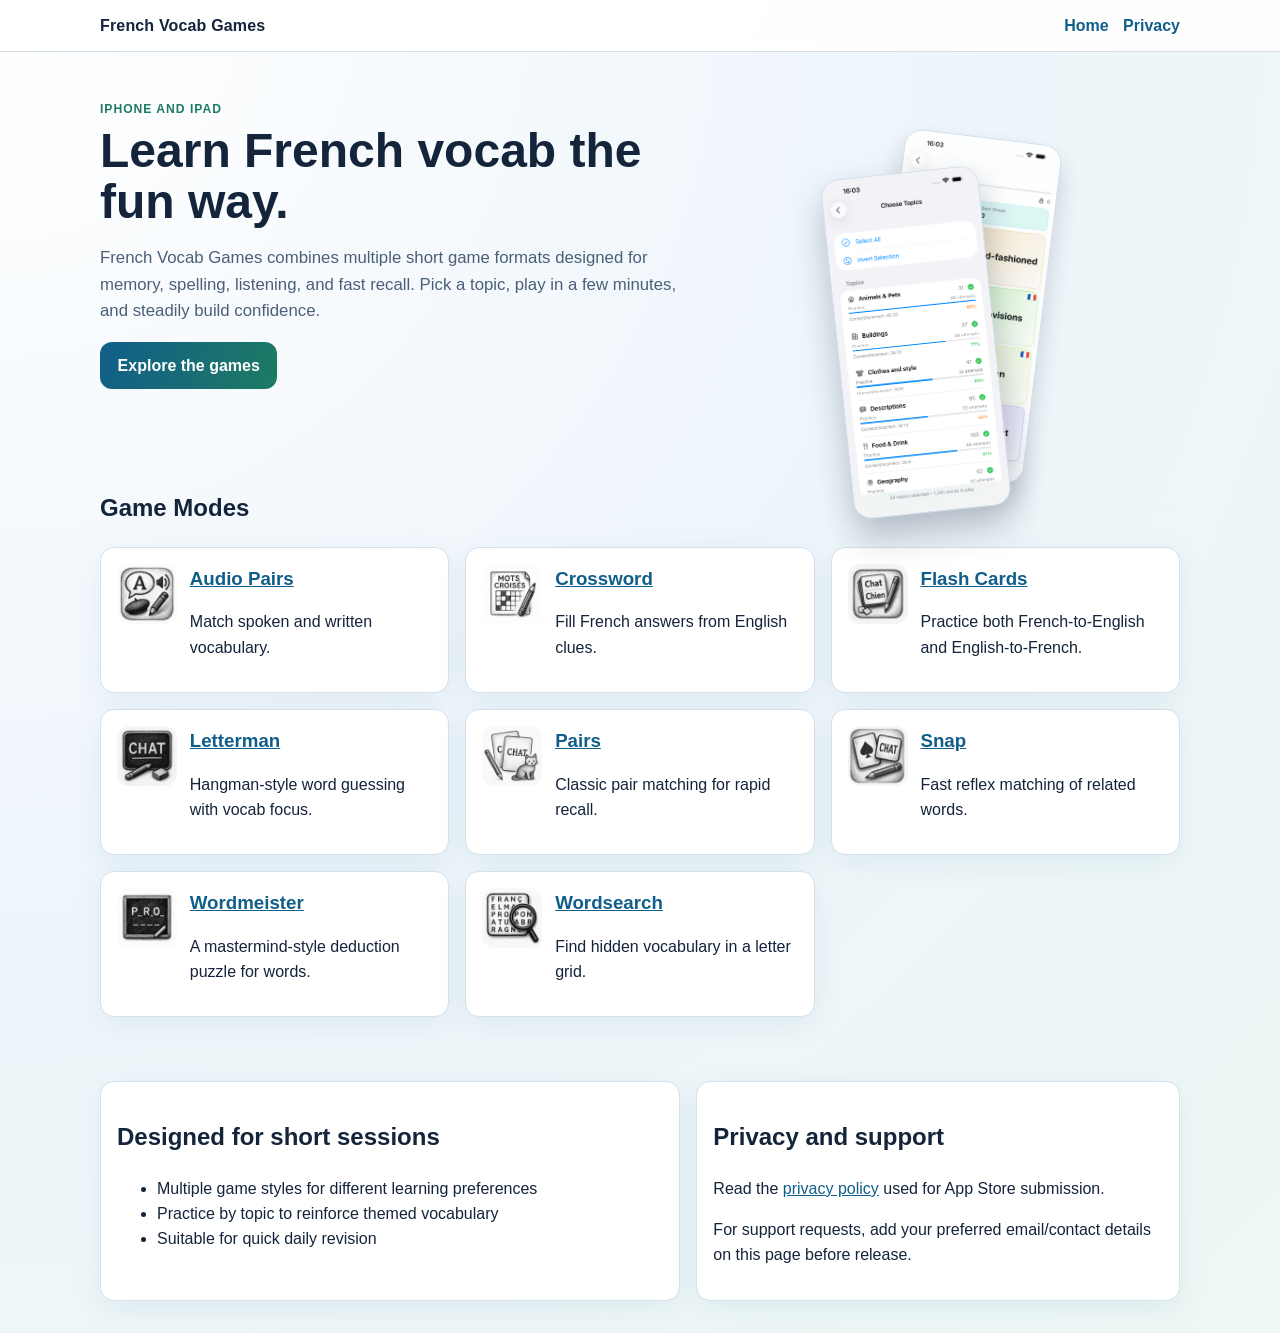
==== index.html @ 9ea143a5 "Initial commit" ====
<!doctype html>
<html lang="en">
<head>
  <meta charset="utf-8">
  <meta name="viewport" content="width=device-width, initial-scale=1">
  <title>French Vocab Games</title>
  <meta name="description" content="French Vocab Games helps learners build French vocabulary through quick game modes including crossword, wordsearch, flash cards, snap, and more.">
  <link rel="stylesheet" href="styles.css">
</head>
<body>
  <header class="site-header">
    <div class="container">
      <a class="brand" href="index.html">French Vocab Games</a>
      <nav class="nav" aria-label="Main navigation">
        <a href="index.html">Home</a>
        <a href="privacy.html">Privacy</a>
      </nav>
    </div>
  </header>

  <main>
    <section class="hero">
      <div class="container grid two-col">
        <div>
          <p class="kicker">iPhone and iPad</p>
          <h1>Learn French vocab the fun way.</h1>
          <p class="lead">French Vocab Games combines multiple short game formats designed for memory, spelling, listening, and fast recall. Pick a topic, play in a few minutes, and steadily build confidence.</p>
          <p><a class="button" href="#games">Explore the games</a></p>
        </div>
        <div class="index-hero-media" aria-label="French Vocab Games screenshots">
          <div class="shot-stack" aria-label="French Vocab Games screenshots">
            <img class="shot shot-back" src="assets/pairs.png" alt="French Vocab Games pairs game screenshot">
            <img class="shot shot-front" src="assets/topics.png" alt="French Vocab Games topic statistics screen">
          </div>
        </div>
      </div>
    </section>

    <section class="section" id="games">
      <div class="container">
        <h2>Game Modes</h2>
        <div class="grid three-col">
          <article class="card game-card"><img class="icon" src="assets/icon-audio-pairs.png" alt="Audio Pairs icon"><div><h3><a href="games/audio-pairs.html">Audio Pairs</a></h3><p>Match spoken and written vocabulary.</p></div></article>
          <article class="card game-card"><img class="icon" src="assets/icon-crossword.png" alt="Crossword icon"><div><h3><a href="games/crossword.html">Crossword</a></h3><p>Fill French answers from English clues.</p></div></article>
          <article class="card game-card"><img class="icon" src="assets/icon-flash-cards.png" alt="Flash Cards icon"><div><h3><a href="games/flash-cards.html">Flash Cards</a></h3><p>Practice both French-to-English and English-to-French.</p></div></article>
          <article class="card game-card"><img class="icon" src="assets/icon-letterman.png" alt="Letterman icon"><div><h3><a href="games/letterman.html">Letterman</a></h3><p>Hangman-style word guessing with vocab focus.</p></div></article>
          <article class="card game-card"><img class="icon" src="assets/icon-pairs.png" alt="Pairs icon"><div><h3><a href="games/pairs.html">Pairs</a></h3><p>Classic pair matching for rapid recall.</p></div></article>
          <article class="card game-card"><img class="icon" src="assets/icon-snap.png" alt="Snap icon"><div><h3><a href="games/snap.html">Snap</a></h3><p>Fast reflex matching of related words.</p></div></article>
          <article class="card game-card"><img class="icon" src="assets/icon-wordmeister.png" alt="Wordmeister icon"><div><h3><a href="games/wordmeister.html">Wordmeister</a></h3><p>A mastermind-style deduction puzzle for words.</p></div></article>
          <article class="card game-card"><img class="icon" src="assets/icon-wordsearch.png" alt="Wordsearch icon"><div><h3><a href="games/wordsearch.html">Wordsearch</a></h3><p>Find hidden vocabulary in a letter grid.</p></div></article>
        </div>
      </div>
    </section>

    <section class="section">
      <div class="container grid two-col">
        <article class="card">
          <h2>Designed for short sessions</h2>
          <ul class="tight">
            <li>Multiple game styles for different learning preferences</li>
            <li>Practice by topic to reinforce themed vocabulary</li>
            <li>Suitable for quick daily revision</li>
          </ul>
        </article>
        <article class="card">
          <h2>Privacy and support</h2>
          <p>Read the <a href="privacy.html">privacy policy</a> used for App Store submission.</p>
          <p>For support requests, add your preferred email/contact details on this page before release.</p>
        </article>
      </div>
    </section>
  </main>
  
  <script>
    document.getElementById('year').textContent = new Date().getFullYear();
  </script>
</body>
</html>
---- styles.css ----
:root {
  --bg: #f4f8fb;
  --ink: #14243a;
  --muted: #4b5f77;
  --panel: #ffffff;
  --line: #d4e0ec;
  --brand: #115e8a;
  --brand-2: #1e7a62;
  --brand-3: #f09a3e;
}

* {
  box-sizing: border-box;
}

html,
body {
  margin: 0;
  padding: 0;
}

body {
  font-family: "Avenir Next", "Segoe UI", Helvetica, Arial, sans-serif;
  color: var(--ink);
  background: radial-gradient(circle at top left, #ffffff 0%, #eef5fb 48%, #edf7f4 100%);
  line-height: 1.58;
}

a {
  color: var(--brand);
}

.container {
  width: min(1080px, 92vw);
  margin: 0 auto;
}

.site-header {
  border-bottom: 1px solid var(--line);
  background: rgba(255, 255, 255, 0.9);
  backdrop-filter: blur(6px);
  position: sticky;
  top: 0;
  z-index: 10;
}

.site-header .container {
  display: flex;
  justify-content: space-between;
  align-items: center;
  gap: 1rem;
  padding: 0.8rem 0;
}

.brand {
  font-weight: 800;
  letter-spacing: 0.01em;
  text-decoration: none;
  color: var(--ink);
}

.nav {
  display: flex;
  gap: 0.9rem;
  flex-wrap: wrap;
}

.nav a {
  text-decoration: none;
  font-weight: 600;
}

.hero {
  padding: 3rem 0 2rem;
}

.hero h1 {
  margin: 0;
  font-size: clamp(2rem, 5vw, 3rem);
  line-height: 1.08;
}

.lead {
  color: var(--muted);
  max-width: 68ch;
  font-size: 1.05rem;
}

.button {
  display: inline-block;
  padding: 0.7rem 1.1rem;
  background: linear-gradient(110deg, var(--brand), var(--brand-2));
  color: #fff;
  text-decoration: none;
  border-radius: 12px;
  font-weight: 700;
}

.button:hover {
  filter: brightness(1.06);
}

.section {
  padding: 2rem 0;
}

.grid {
  display: grid;
  gap: 1rem;
}

.three-col {
  grid-template-columns: repeat(3, 1fr);
}

.two-col {
  grid-template-columns: 1.2fr 1fr;
}

.card {
  background: var(--panel);
  border: 1px solid var(--line);
  border-radius: 14px;
  padding: 1rem;
  box-shadow: 0 8px 30px rgba(17, 94, 138, 0.07);
}

.hero .media-frame {
  display: flex;
  align-items: center;
  justify-content: center;
  min-height: 180px;
}

.game-card {
  display: flex;
  gap: 0.8rem;
  align-items: flex-start;
}

.game-card img.icon {
  width: 60px;
  height: 60px;
  border-radius: 12px;
  flex: 0 0 auto;
}

.game-card h3 {
  margin: 0 0 0.3rem;
}

.shot {
  width: 100%;
  border: 1px solid var(--line);
  border-radius: 16px;
  display: block;
  background: #fff;
}

.index-hero-media {
  display: flex;
  align-items: center;
  justify-content: center;
  min-height: 250px;
}

.shot-stack {
  position: relative;
  width: 230px;
  height: 250px;
}

.shot-stack .shot {
  width: 158px;
  position: absolute;
  border-radius: 18px;
}

.shot-stack .shot-back {
  right: 10px;
  top: 8px;
  transform: rotate(7deg);
  opacity: 0.92;
  box-shadow: 0 14px 26px rgba(20, 36, 58, 0.2);
  z-index: 1;
}

.shot-stack .shot-front {
  left: 14px;
  top: 44px;
  transform: rotate(-6deg);
  box-shadow: 0 18px 34px rgba(20, 36, 58, 0.28);
  z-index: 2;
}

.hero .media-frame .shot {
  width: min(34%, 118px);
  transform: rotate(-6deg);
  border-radius: 20px;
  box-shadow: 0 14px 26px rgba(20, 36, 58, 0.22);
}

.kicker {
  text-transform: uppercase;
  letter-spacing: 0.08em;
  font-size: 0.76rem;
  font-weight: 800;
  color: var(--brand-2);
  margin: 0 0 0.35rem;
}

footer {
  margin-top: 2rem;
  border-top: 1px solid var(--line);
  color: var(--muted);
}

footer .container {
  padding: 1.1rem 0;
}

ul.tight {
  margin-top: 0.45rem;
}

@media (max-width: 900px) {
  .three-col,
  .two-col {
    grid-template-columns: 1fr;
  }

  .hero .media-frame {
    min-height: 0;
  }

  .hero .media-frame .shot {
    width: min(38vw, 140px);
    transform: none;
  }

  .index-hero-media {
    min-height: 0;
  }

  .shot-stack {
    width: auto;
    height: auto;
  }

  .shot-stack .shot {
    position: static;
    width: min(44vw, 150px);
    transform: none;
    margin: 0 auto;
    display: block;
  }

  .shot-stack .shot-back {
    display: none;
  }
}
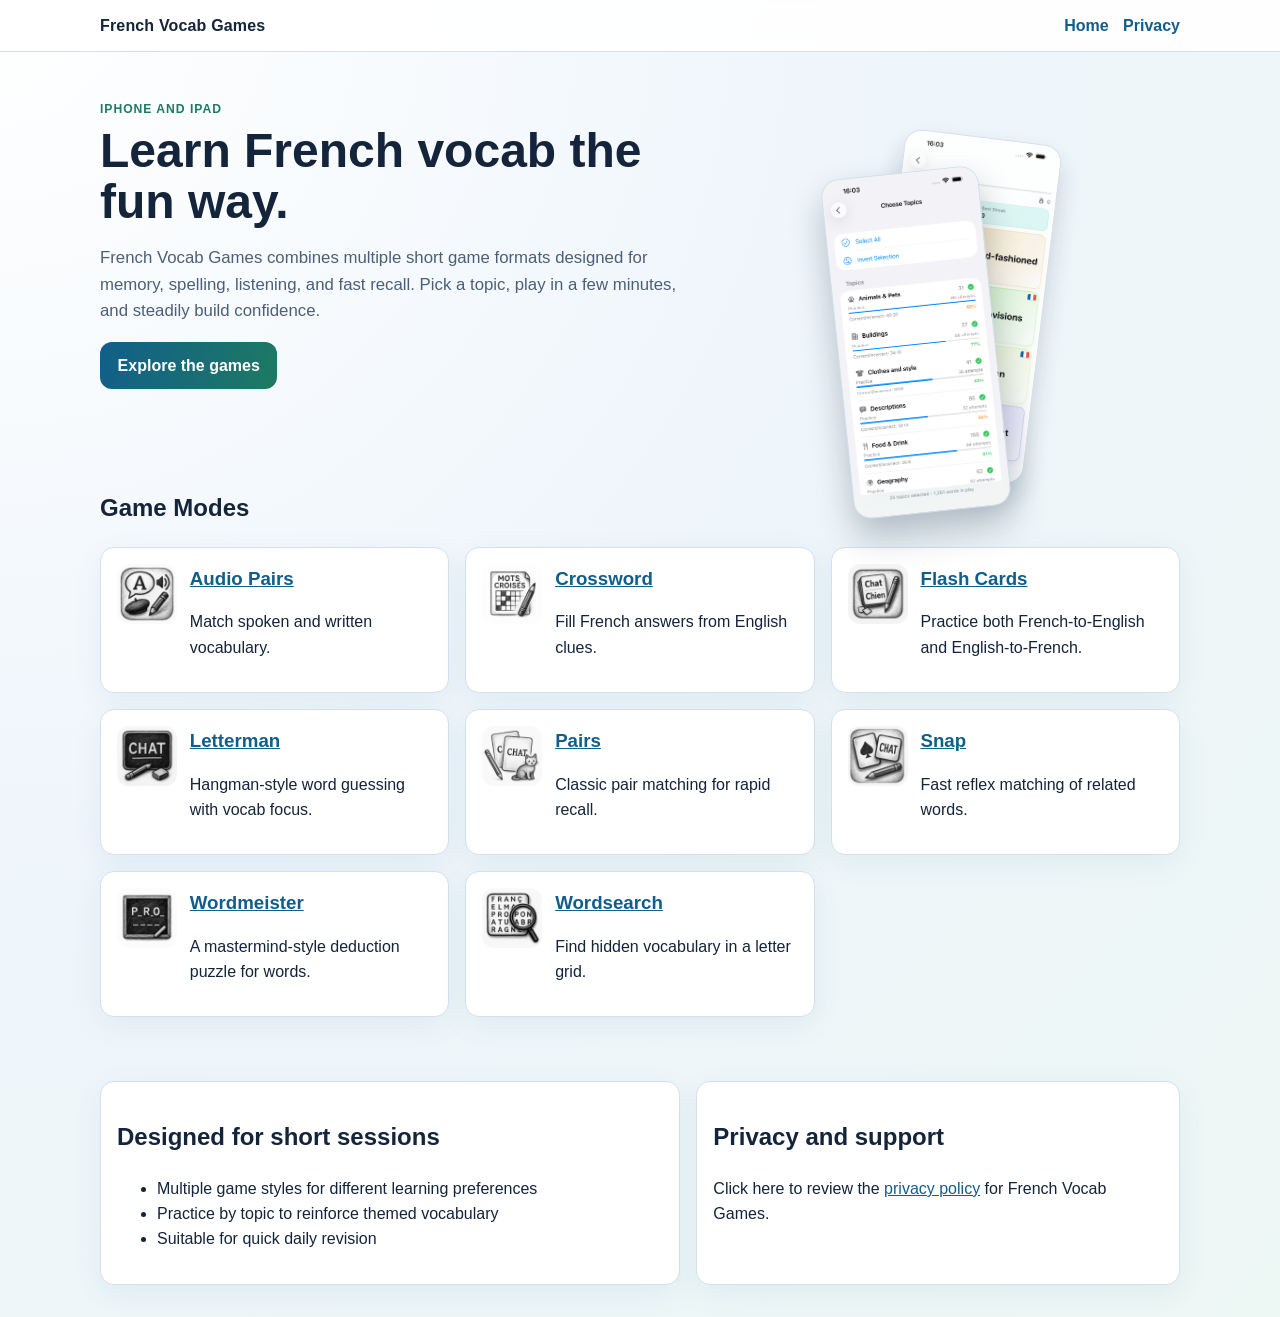
==== commit 94fae3bb: "Update to privacy policy link text" ====
--- a/index.html
+++ b/index.html
@@ -64,8 +64,7 @@
         </article>
         <article class="card">
           <h2>Privacy and support</h2>
-          <p>Read the <a href="privacy.html">privacy policy</a> used for App Store submission.</p>
-          <p>For support requests, add your preferred email/contact details on this page before release.</p>
+          <p>Click here to review the <a href="privacy.html">privacy policy</a> for French Vocab Games.</p>
         </article>
       </div>
     </section>
